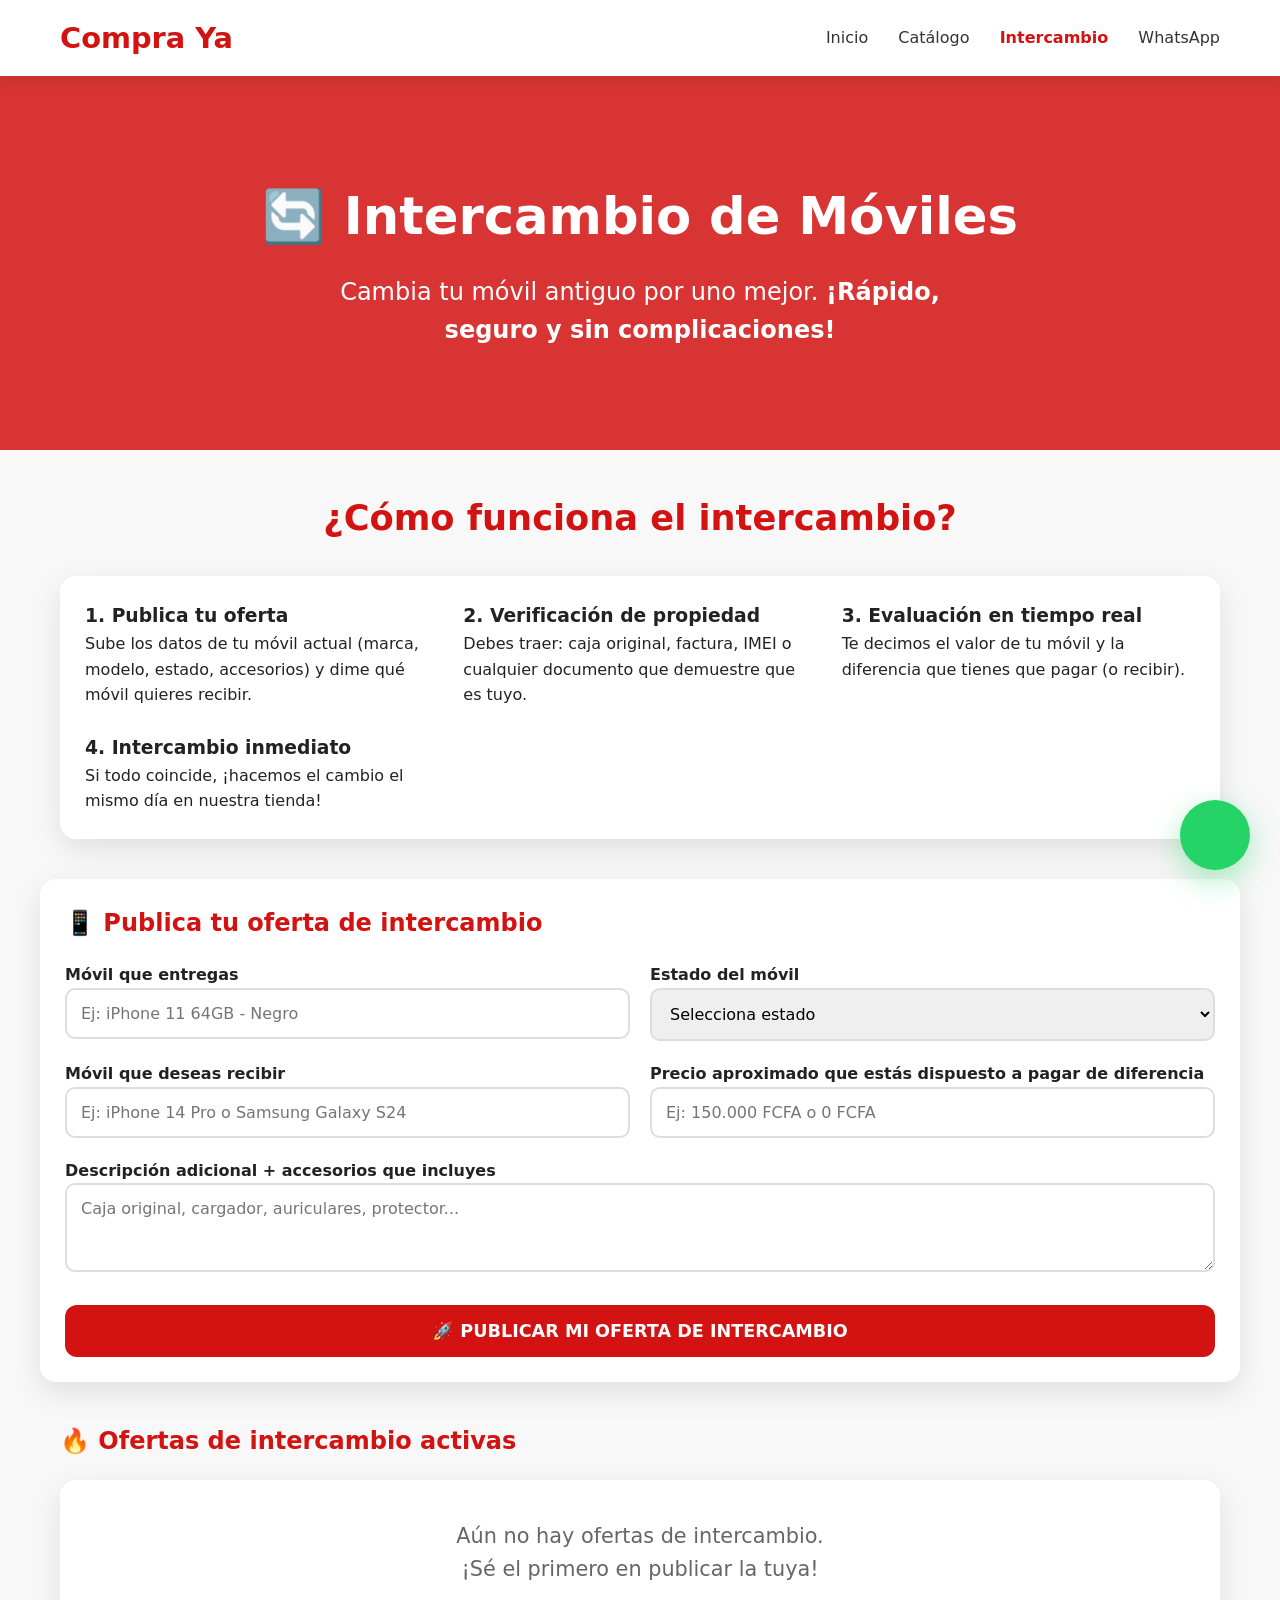
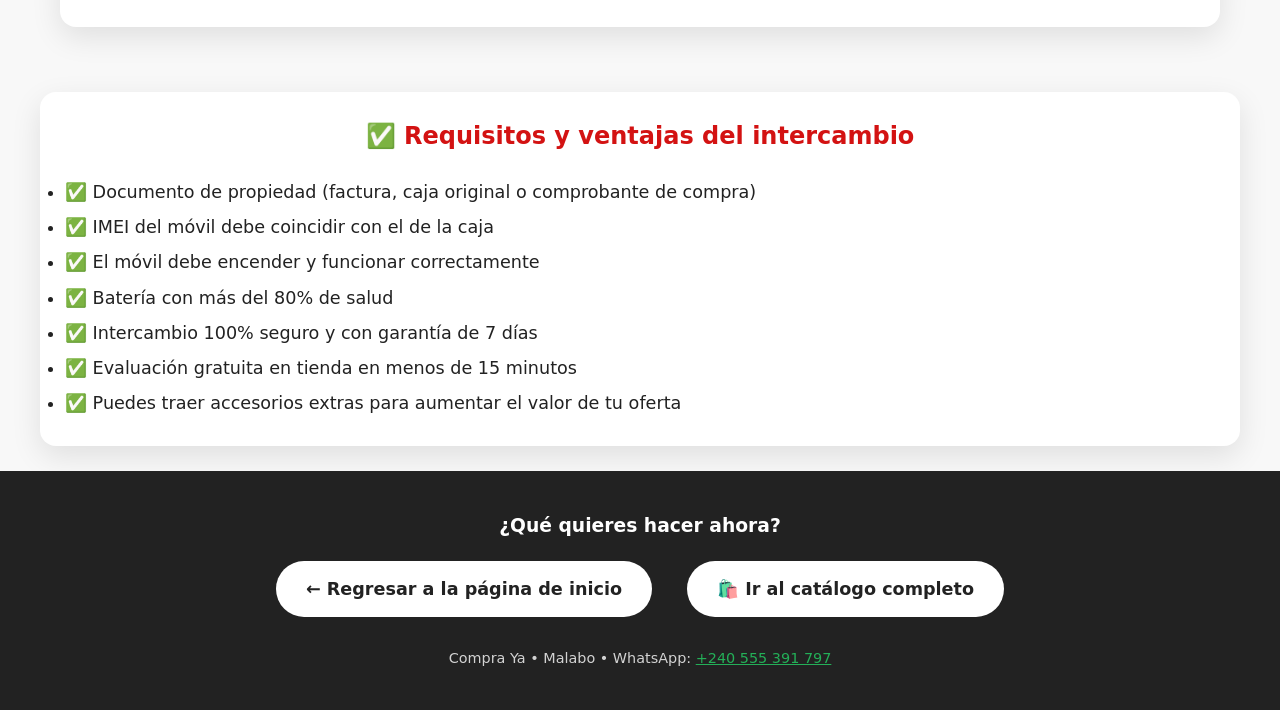
==== intercambio.html @ b2e33ba0 "Update and rename inteligeciaartificial.js to intercambio.html" ====
<!DOCTYPE html>
<html lang="es">
<head>
    <meta charset="UTF-8">
    <meta name="viewport" content="width=device-width, initial-scale=1.0">
    <title>Intercambio de Móviles - Compra Ya</title>
    <style>
        :root {
            --rojo: #d31212;
        }
        
        * { margin: 0; padding: 0; box-sizing: border-box; font-family: system-ui, -apple-system, sans-serif; }
        
        body {
            background: #f8f8f8;
            color: #222;
            line-height: 1.6;
        }

        header {
            background: white;
            box-shadow: 0 4px 15px rgba(0,0,0,0.1);
            position: sticky;
            top: 0;
            z-index: 100;
        }

        nav {
            max-width: 1200px;
            margin: 0 auto;
            padding: 15px 20px;
            display: flex;
            justify-content: space-between;
            align-items: center;
        }

        .logo {
            font-size: 1.8rem;
            font-weight: bold;
            color: var(--rojo);
        }

        .menu a {
            margin-left: 25px;
            text-decoration: none;
            color: #333;
            font-weight: 500;
        }

        .hero {
            background: linear-gradient(rgba(211,18,18,0.85), rgba(211,18,18,0.85)), url('https://picsum.photos/id/1015/1600/900') center/cover;
            color: white;
            text-align: center;
            padding: 100px 20px;
        }

        .hero h1 {
            font-size: 3.2rem;
            margin-bottom: 15px;
        }

        .seccion {
            max-width: 1200px;
            margin: 40px auto;
            padding: 0 20px;
        }

        .card {
            background: white;
            border-radius: 16px;
            box-shadow: 0 10px 30px rgba(0,0,0,0.1);
            padding: 25px;
            margin-bottom: 25px;
        }

        .formulario-intercambio {
            display: grid;
            grid-template-columns: 1fr 1fr;
            gap: 20px;
        }

        input, select, textarea {
            width: 100%;
            padding: 14px;
            border: 2px solid #ddd;
            border-radius: 10px;
            font-size: 1rem;
        }

        button {
            background: var(--rojo);
            color: white;
            border: none;
            padding: 16px;
            border-radius: 12px;
            font-size: 1.1rem;
            font-weight: bold;
            cursor: pointer;
            transition: 0.3s;
        }

        button:hover {
            transform: scale(1.05);
        }

        .ofertas-container {
            display: grid;
            grid-template-columns: repeat(auto-fill, minmax(320px, 1fr));
            gap: 20px;
        }

        .oferta-card {
            border: 2px solid #ddd;
            border-radius: 16px;
            padding: 20px;
            background: white;
            transition: all 0.3s;
        }

        .oferta-card:hover {
            border-color: var(--rojo);
            transform: translateY(-5px);
        }

        .footer-botones {
            background: #222;
            color: white;
            padding: 40px 20px;
            text-align: center;
        }

        .footer-botones button {
            background: white;
            color: #222;
            margin: 0 15px;
            padding: 18px 30px;
            border-radius: 50px;
            font-size: 1.1rem;
        }

        .whatsapp-flotante {
            position: fixed;
            bottom: 30px;
            right: 30px;
            background: #25D366;
            color: white;
            width: 70px;
            height: 70px;
            border-radius: 50%;
            display: flex;
            align-items: center;
            justify-content: center;
            font-size: 36px;
            box-shadow: 0 10px 30px rgba(37, 211, 102, 0.4);
            z-index: 9999;
            text-decoration: none;
        }
    </style>
</head>
<body>

    <!-- HEADER -->
    <header>
        <nav>
            <div class="logo">Compra Ya</div>
            <div class="menu">
                <a href="index.html">Inicio</a>
                <a href="nuestrocatalogo.html">Catálogo</a>
                <a href="#" style="color: var(--rojo); font-weight: bold;">Intercambio</a>
                <a href="https://wa.me/240555391797" target="_blank">WhatsApp</a>
            </div>
        </nav>
    </header>

    <!-- HERO -->
    <div class="hero">
        <h1>🔄 Intercambio de Móviles</h1>
        <p style="font-size: 1.5rem; max-width: 700px; margin: 0 auto;">
            Cambia tu móvil antiguo por uno mejor. <strong>¡Rápido, seguro y sin complicaciones!</strong>
        </p>
    </div>

    <div class="seccion">
        <h2 style="text-align: center; color: var(--rojo); margin-bottom: 30px; font-size: 2.2rem;">
            ¿Cómo funciona el intercambio?
        </h2>

        <div class="card" style="display: grid; grid-template-columns: repeat(auto-fit, minmax(280px, 1fr)); gap: 25px;">
            <div>
                <h3>1. Publica tu oferta</h3>
                <p>Sube los datos de tu móvil actual (marca, modelo, estado, accesorios) y dime qué móvil quieres recibir.</p>
            </div>
            <div>
                <h3>2. Verificación de propiedad</h3>
                <p>Debes traer: caja original, factura, IMEI o cualquier documento que demuestre que es tuyo.</p>
            </div>
            <div>
                <h3>3. Evaluación en tiempo real</h3>
                <p>Te decimos el valor de tu móvil y la diferencia que tienes que pagar (o recibir).</p>
            </div>
            <div>
                <h3>4. Intercambio inmediato</h3>
                <p>Si todo coincide, ¡hacemos el cambio el mismo día en nuestra tienda!</p>
            </div>
        </div>
    </div>

    <!-- FORMULARIO DINÁMICO PARA PUBLICAR OFERTA -->
    <div class="seccion card">
        <h2 style="color: var(--rojo); margin-bottom: 20px;">📱 Publica tu oferta de intercambio</h2>
        
        <form id="form-intercambio">
            <div class="formulario-intercambio">
                <div>
                    <label><strong>Móvil que entregas</strong></label>
                    <input type="text" id="movil-entrega" placeholder="Ej: iPhone 11 64GB - Negro" required>
                </div>
                <div>
                    <label><strong>Estado del móvil</strong></label>
                    <select id="estado" required>
                        <option value="">Selecciona estado</option>
                        <option value="Excelente">Excelente (como nuevo)</option>
                        <option value="Bueno">Bueno (algunos rasguños)</option>
                        <option value="Aceptable">Aceptable (funciona perfecto)</option>
                    </select>
                </div>
                <div>
                    <label><strong>Móvil que deseas recibir</strong></label>
                    <input type="text" id="movil-deseado" placeholder="Ej: iPhone 14 Pro o Samsung Galaxy S24" required>
                </div>
                <div>
                    <label><strong>Precio aproximado que estás dispuesto a pagar de diferencia</strong></label>
                    <input type="text" id="diferencia" placeholder="Ej: 150.000 FCFA o 0 FCFA" required>
                </div>
            </div>

            <div style="margin-top: 20px;">
                <label><strong>Descripción adicional + accesorios que incluyes</strong></label>
                <textarea id="descripcion" rows="3" placeholder="Caja original, cargador, auriculares, protector..."></textarea>
            </div>

            <button type="submit" style="margin-top: 25px; width: 100%;">
                🚀 PUBLICAR MI OFERTA DE INTERCAMBIO
            </button>
        </form>
    </div>

    <!-- OFERTAS PUBLICADAS (DINÁMICO) -->
    <div class="seccion">
        <h2 style="color: var(--rojo); margin-bottom: 20px;">🔥 Ofertas de intercambio activas</h2>
        <div id="ofertas-container" class="ofertas-container">
            <!-- Se llenan con JavaScript -->
        </div>
    </div>

    <!-- PUNTOS IMPORTANTES (Dinámico) -->
    <div class="seccion card">
        <h2 style="text-align: center; color: var(--rojo);">✅ Requisitos y ventajas del intercambio</h2>
        <ul id="lista-requisitos" style="margin-top: 20px; font-size: 1.1rem; line-height: 2;">
            <!-- Se llenan con JavaScript para que sea dinámico -->
        </ul>
    </div>

    <!-- FOOTER CON BOTONES -->
    <div class="footer-botones">
        <h3 style="margin-bottom: 20px;">¿Qué quieres hacer ahora?</h3>
        
        <button onclick="window.location.href='index.html'">
            ← Regresar a la página de inicio
        </button>
        
        <button onclick="window.location.href='nuestrocatalogo.html'">
            🛍️ Ir al catálogo completo
        </button>
        
        <p style="margin-top: 30px; font-size: 0.9rem; opacity: 0.8;">
            Compra Ya • Malabo • WhatsApp: <a href="https://wa.me/240555391797" target="_blank" style="color: #25D366;">+240 555 391 797</a>
        </p>
    </div>

    <!-- Botón WhatsApp flotante -->
    <a href="https://wa.me/240555391797?text=Hola%2C%20quiero%20hacer%20un%20intercambio%20de%20m%C3%B3vil" target="_blank" class="whatsapp-flotante">
        <i class="fab fa-whatsapp"></i>
    </a>

    <script>
        // ==================== DATOS DINÁMICOS ====================
        let ofertas = JSON.parse(localStorage.getItem('ofertasIntercambio')) || [];

        // Renderizar ofertas
        function renderizarOfertas() {
            const container = document.getElementById('ofertas-container');
            container.innerHTML = '';

            if (ofertas.length === 0) {
                container.innerHTML = `
                    <div class="card" style="grid-column: 1/-1; text-align: center; padding: 40px;">
                        <p style="font-size: 1.3rem; color: #666;">Aún no hay ofertas de intercambio.<br>
                        ¡Sé el primero en publicar la tuya!</p>
                    </div>`;
                return;
            }

            ofertas.forEach((oferta, index) => {
                const div = document.createElement('div');
                div.className = 'oferta-card';
                div.innerHTML = `
                    <strong style="color: var(--rojo); font-size: 1.3rem;">${oferta.movilEntrega}</strong>
                    <p><strong>Estado:</strong> ${oferta.estado}</p>
                    <p><strong>Quiere:</strong> ${oferta.movilDeseado}</p>
                    <p><strong>Diferencia:</strong> ${oferta.diferencia}</p>
                    <p style="font-size: 0.95rem; margin-top: 12px; color: #555;">${oferta.descripcion}</p>
                    <small style="color: #888;">Publicado: ${oferta.fecha}</small>
                    <button onclick="contactarOferta(${index})" 
                            style="margin-top: 15px; width: 100%; background: #25D366; font-size: 1rem;">
                        💬 Contactar por WhatsApp
                    </button>
                `;
                container.appendChild(div);
            });
        }

        // Publicar nueva oferta
        document.getElementById('form-intercambio').addEventListener('submit', function(e) {
            e.preventDefault();

            const nuevaOferta = {
                id: Date.now(),
                movilEntrega: document.getElementById('movil-entrega').value,
                estado: document.getElementById('estado').value,
                movilDeseado: document.getElementById('movil-deseado').value,
                diferencia: document.getElementById('diferencia').value,
                descripcion: document.getElementById('descripcion').value || "Sin descripción adicional",
                fecha: new Date().toLocaleDateString('es-ES')
            };

            ofertas.unshift(nuevaOferta);
            localStorage.setItem('ofertasIntercambio', JSON.stringify(ofertas));

            renderizarOfertas();

            // Limpiar formulario
            this.reset();

            alert('✅ ¡Oferta publicada correctamente! Ya aparece en la lista de intercambios.');
        });

        // Contactar una oferta
        window.contactarOferta = function(index) {
            const oferta = ofertas[index];
            const mensaje = encodeURIComponent(
                `Hola! Me interesa tu intercambio:\n` +
                `• Entregas: ${oferta.movilEntrega} (${oferta.estado})\n` +
                `• Quieres: ${oferta.movilDeseado}\n` +
                `• Diferencia: ${oferta.diferencia}`
            );
            window.open(`https://wa.me/240555391797?text=${mensaje}`, '_blank');
        };

        // Lista de requisitos dinámica (puedes añadir más fácilmente)
        const requisitos = [
            "✅ Documento de propiedad (factura, caja original o comprobante de compra)",
            "✅ IMEI del móvil debe coincidir con el de la caja",
            "✅ El móvil debe encender y funcionar correctamente",
            "✅ Batería con más del 80% de salud",
            "✅ Intercambio 100% seguro y con garantía de 7 días",
            "✅ Evaluación gratuita en tienda en menos de 15 minutos",
            "✅ Puedes traer accesorios extras para aumentar el valor de tu oferta"
        ];

        function renderizarRequisitos() {
            const ul = document.getElementById('lista-requisitos');
            ul.innerHTML = requisitos.map(req => `<li>${req}</li>`).join('');
        }

        // Inicializar todo al cargar la página
        window.onload = function() {
            renderizarOfertas();
            renderizarRequisitos();
        };
    </script>
</body>
</html>
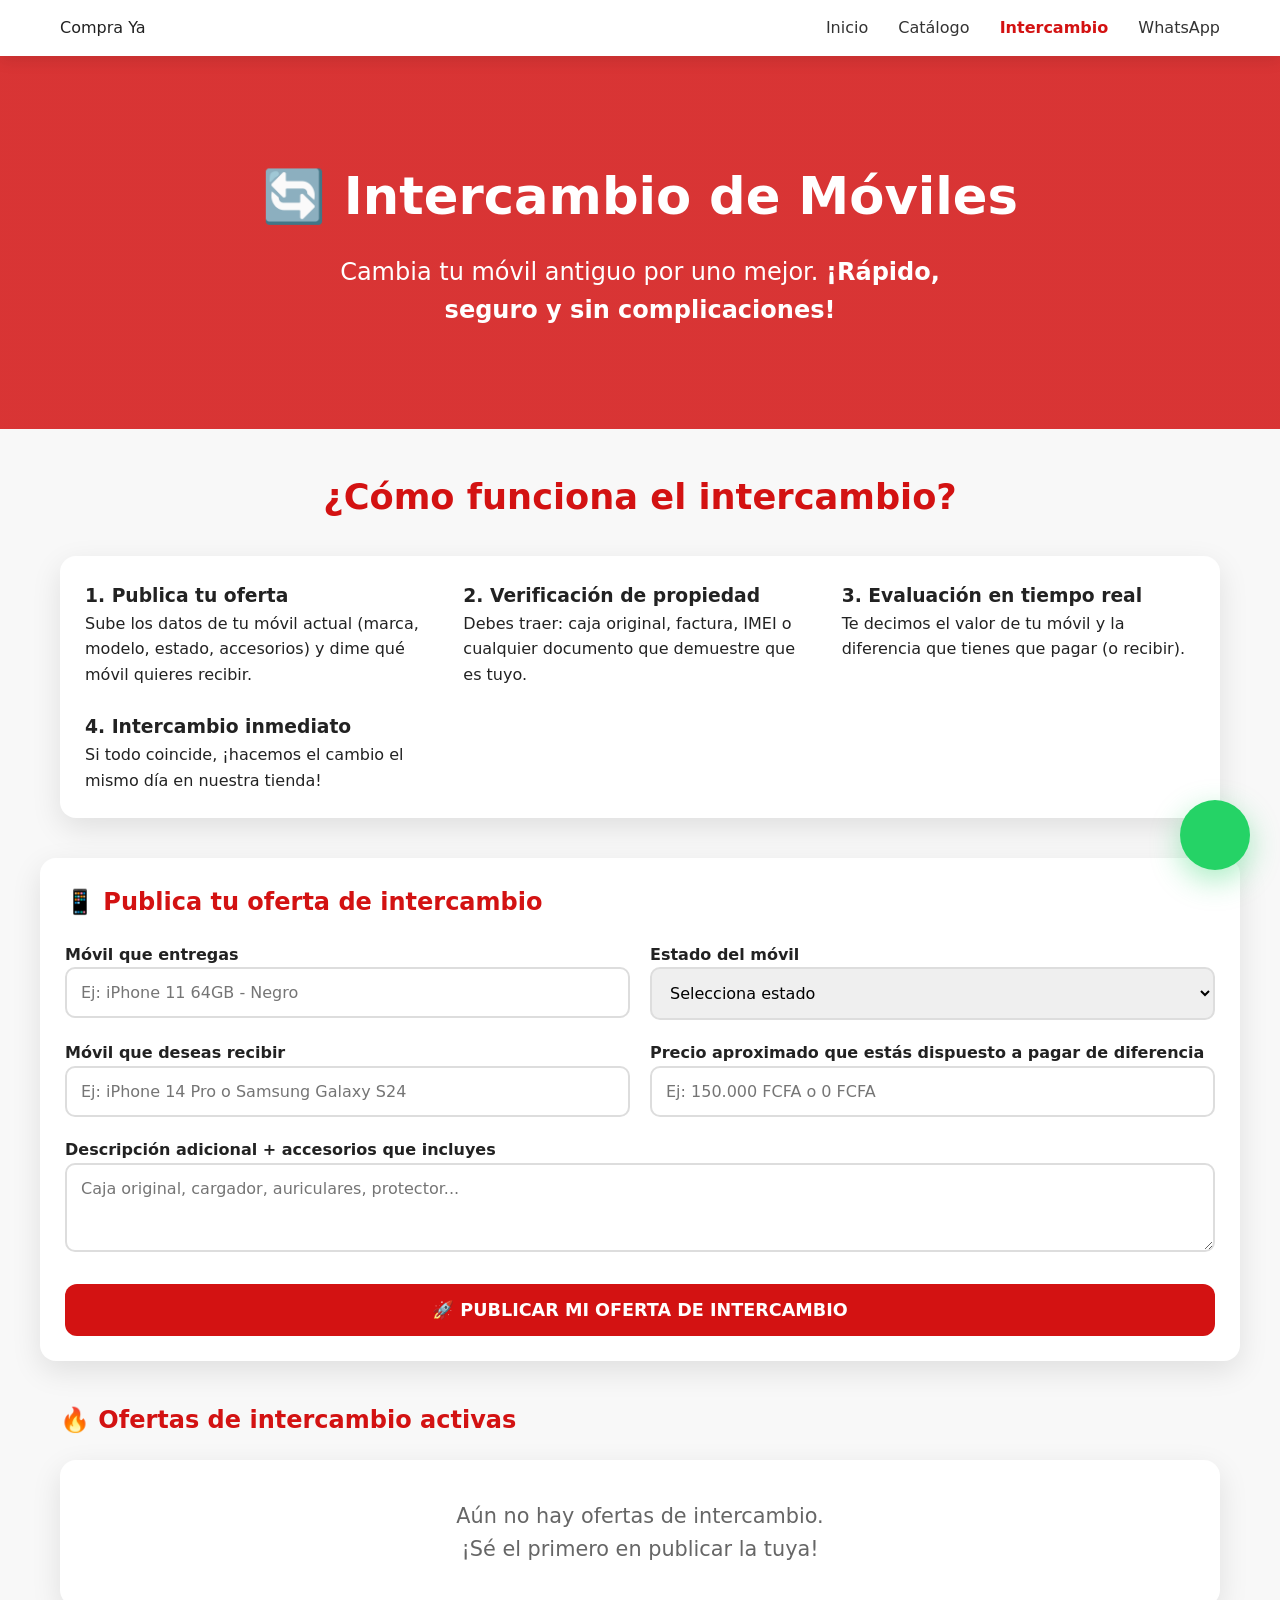
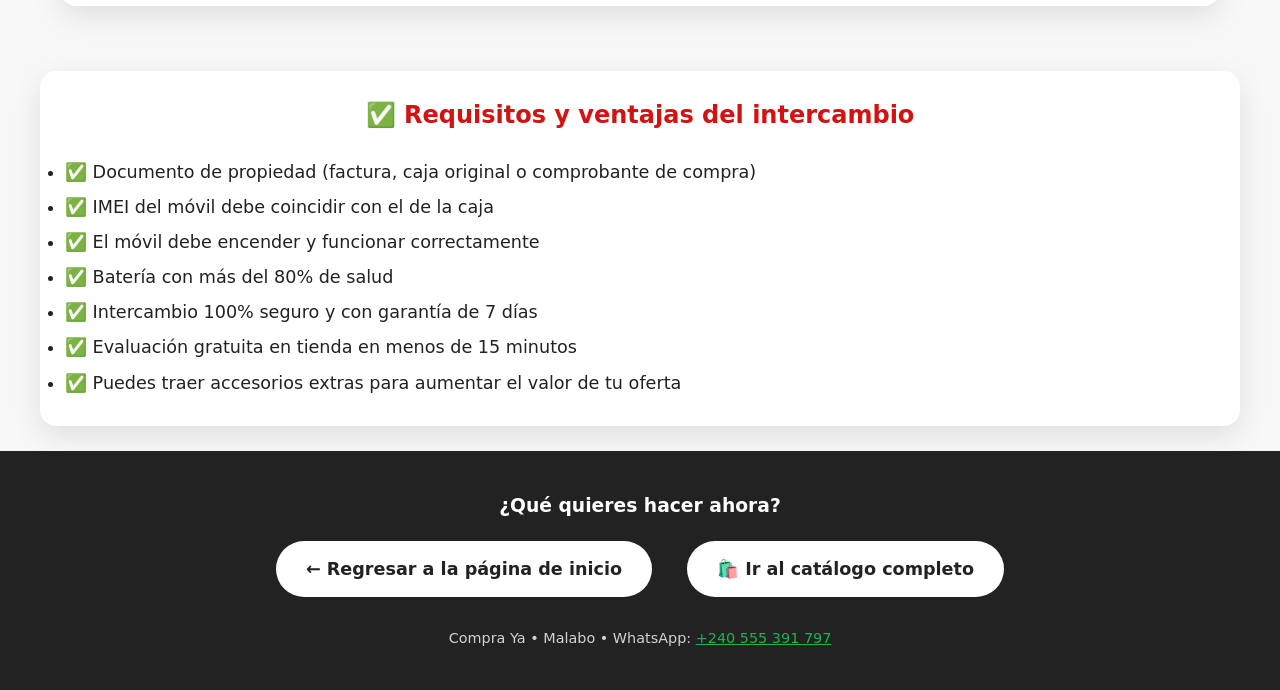
==== commit 3d8b2178: "Update intercambio.html" ====
--- a/intercambio.html
+++ b/intercambio.html
@@ -34,10 +34,12 @@
             align-items: center;
         }
 
-        .logo {
-            font-size: 1.8rem;
-            font-weight: bold;
-            color: var(--rojo);
+        /* Logo como imagen (cambio principal) */
+        .logo-img {
+            height: 65px;
+            width: auto;
+            max-width: 180px;
+            object-fit: contain;
         }
 
         .menu a {
